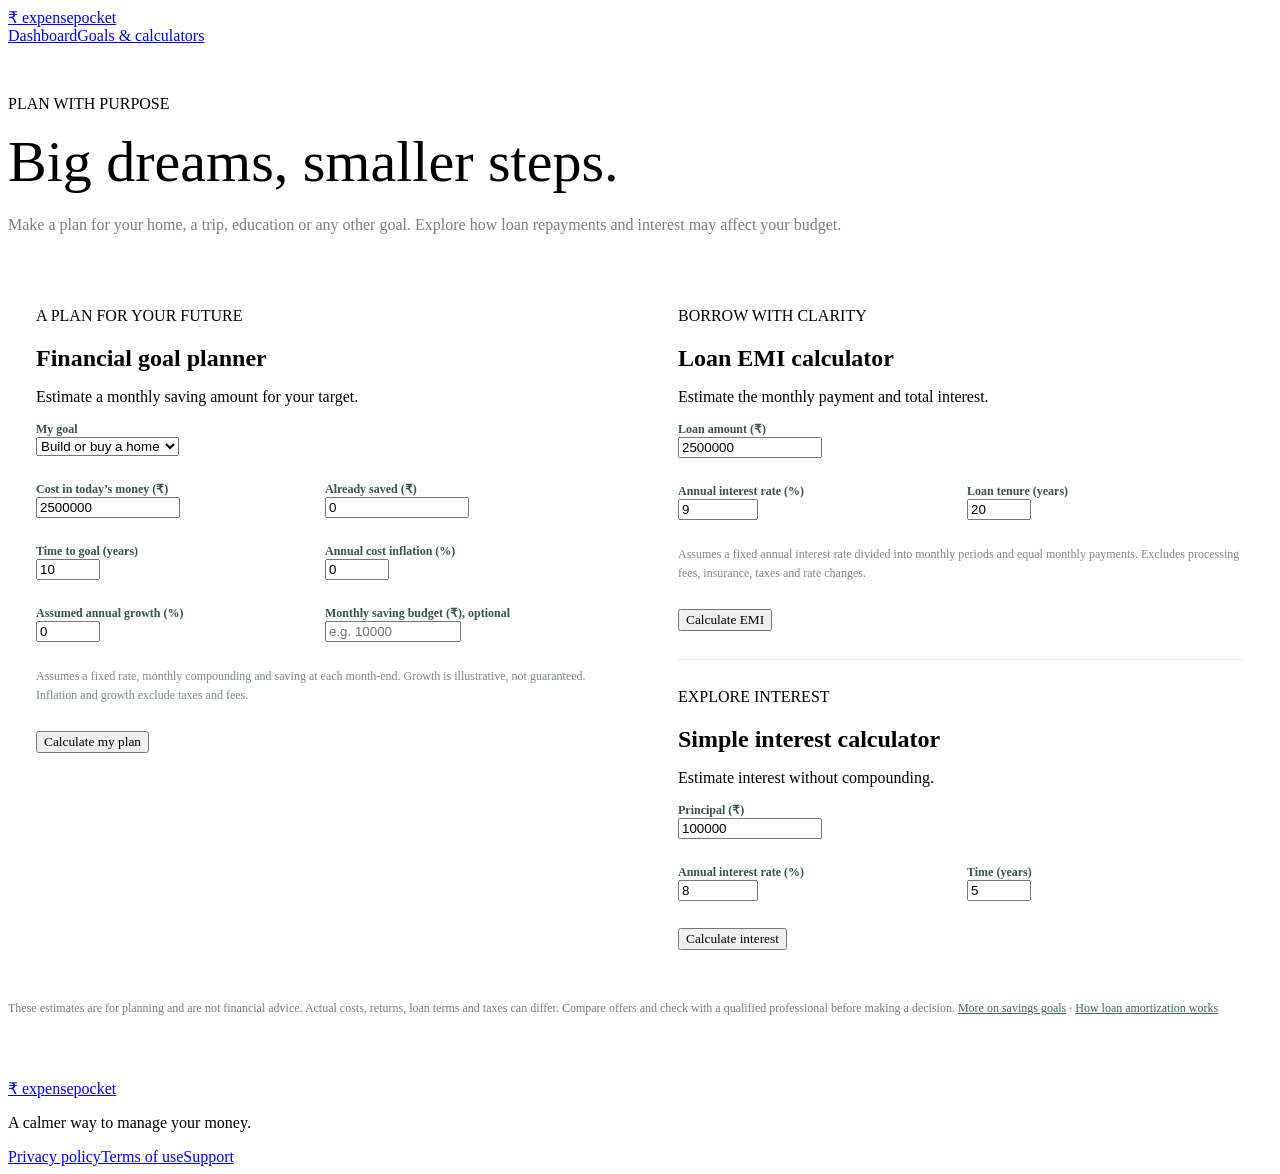
==== expense-pocket-web/tools.html @ 014891e1 "Add financial goals and loan calculators" ====
<!doctype html><html lang="en"><head><meta charset="utf-8"><meta name="viewport" content="width=device-width,initial-scale=1"><meta name="theme-color" content="#194a3e"><title>Goals & calculators — Expense Pocket</title><link rel="stylesheet" href="/style.css"><style>
.tools-intro{padding:50px 0 25px}.tools-intro h1{font:500 clamp(38px,5vw,58px) 'Playfair Display',Georgia,serif;margin:15px 0}.tools-intro p{color:#74817a;line-height:1.7}.tools-grid{display:grid;grid-template-columns:1fr 1fr;gap:20px;align-items:start}.tool{padding:28px}.tool h2{margin-bottom:10px}.tool label{display:block;font-size:12px;font-weight:700;margin:13px 0;color:#31564a}.tool input,.tool select{display:block}.pair{display:grid;grid-template-columns:1fr 1fr;gap:12px}.result{background:#eef5e8;border-radius:12px;padding:18px;margin-top:18px;line-height:1.6}.result strong{display:block;font-size:23px;color:#194a3e}.result p{color:#476354;margin:8px 0}.result ul{padding-left:19px;font-size:13px;color:#476354}.hint{font-size:12px;color:#788a7c;line-height:1.6}.tool .full{margin-top:14px}.tool button{font-family:inherit}.source{margin:20px 0 60px;font-size:12px;color:#6d8073;line-height:1.7}.source a{color:#356b4e}@media(max-width:800px){.tools-grid{grid-template-columns:1fr}.tools-intro{padding-top:35px}}
</style></head><body><header><a class="brand" href="/"><span class="logo">₹</span> expense<span>pocket</span></a><nav><a href="/">Dashboard</a><a href="/tools.html">Goals & calculators</a></nav></header><main><section class="tools-intro"><div class="eyebrow">PLAN WITH PURPOSE</div><h1>Big dreams, smaller steps.</h1><p>Make a plan for your home, a trip, education or any other goal. Explore how loan repayments and interest may affect your budget.</p></section><div class="tools-grid"><section class="panel tool"><div class="eyebrow">A PLAN FOR YOUR FUTURE</div><h2>Financial goal planner</h2><p>Estimate a monthly saving amount for your target.</p><form id="goalForm"><label>My goal<select name="goal"><option value="home">Build or buy a home</option><option value="travel">Travel the world</option><option value="education">Children’s education</option><option value="other">My own goal</option></select></label><div class="pair"><label>Cost in today’s money (₹)<input name="cost" type="number" min="1" max="10000000000" step="0.01" value="2500000" required></label><label>Already saved (₹)<input name="saved" type="number" min="0" max="10000000000" step="0.01" value="0" required></label></div><div class="pair"><label>Time to goal (years)<input name="years" type="number" min="0.1" max="60" step="0.1" value="10" required></label><label>Annual cost inflation (%)<input name="inflation" type="number" min="0" max="30" step="0.1" value="0" required></label></div><div class="pair"><label>Assumed annual growth (%)<input name="growth" type="number" min="0" max="30" step="0.1" value="0" required></label><label>Monthly saving budget (₹), optional<input name="budget" type="number" min="0" max="1000000000" step="0.01" placeholder="e.g. 10000"></label></div><p class="hint">Assumes a fixed rate, monthly compounding and saving at each month-end. Growth is illustrative, not guaranteed. Inflation and growth exclude taxes and fees.</p><button class="primary full">Calculate my plan</button></form><div id="goalResult" class="result" aria-live="polite" hidden></div></section>
<section class="panel tool"><div class="eyebrow">BORROW WITH CLARITY</div><h2>Loan EMI calculator</h2><p>Estimate the monthly payment and total interest.</p><form id="loanForm"><label>Loan amount (₹)<input name="principal" type="number" min="1" max="10000000000" step="0.01" value="2500000" required></label><div class="pair"><label>Annual interest rate (%)<input name="rate" type="number" min="0" max="100" step="0.01" value="9" required></label><label>Loan tenure (years)<input name="years" type="number" min="0.1" max="50" step="0.1" value="20" required></label></div><p class="hint">Assumes a fixed annual interest rate divided into monthly periods and equal monthly payments. Excludes processing fees, insurance, taxes and rate changes.</p><button class="primary full">Calculate EMI</button></form><div id="loanResult" class="result" aria-live="polite" hidden></div><hr style="border:0;border-top:1px solid #e9ede5;margin:28px 0"><div class="eyebrow">EXPLORE INTEREST</div><h2>Simple interest calculator</h2><p>Estimate interest without compounding.</p><form id="interestForm"><label>Principal (₹)<input name="principal" type="number" min="1" max="10000000000" step="0.01" value="100000" required></label><div class="pair"><label>Annual interest rate (%)<input name="rate" type="number" min="0" max="100" step="0.01" value="8" required></label><label>Time (years)<input name="years" type="number" min="0.1" max="60" step="0.1" value="5" required></label></div><button class="outline full">Calculate interest</button></form><div id="interestResult" class="result" aria-live="polite" hidden></div></section></div><p class="source">These estimates are for planning and are not financial advice. Actual costs, returns, loan terms and taxes can differ. Compare offers and check with a qualified professional before making a decision. <a href="https://www.investor.gov/financial-tools-calculators/calculators/savings-goal-calculator">More on savings goals</a> · <a href="https://www.consumerfinance.gov/ask-cfpb/what-is-amortization-and-how-could-it-affect-my-auto-loan-en-771/">How loan amortization works</a></p></main><footer><a class="brand" href="/"><span class="logo">₹</span> expense<span>pocket</span></a><p>A calmer way to manage your money.</p><div><a href="/privacy.html">Privacy policy</a><a href="/terms.html">Terms of use</a><a href="/support.html">Support</a></div></footer><script>
'use strict';
const fmt=n=>new Intl.NumberFormat('en-IN',{style:'currency',currency:'INR',maximumFractionDigits:0}).format(n);
const number=(f,n)=>Number(new FormData(f).get(n));
const tips={home:['Separate land, construction, registration and contingency costs when estimating your target.','Compare your monthly savings plan with your existing EMI and emergency needs.'],travel:['List flights, visas, insurance, accommodation and a contingency for exchange-rate changes.','Consider smaller trips or extending the timeline if your monthly target is too high.'],education:['Estimate tuition, living expenses and the years of study; education costs may rise over time.','Review the goal each year as the course and expected costs become clearer.'],other:['Break the target into smaller milestones and review it regularly.','Keep near-term needs and an emergency buffer in mind when setting your monthly saving amount.']};
document.querySelector('#goalForm').addEventListener('submit',e=>{e.preventDefault();const f=e.currentTarget,c=number(f,'cost'),s=number(f,'saved'),years=number(f,'years'),inf=number(f,'inflation')/100,g=number(f,'growth')/100,budget=number(f,'budget'),n=Math.max(1,Math.round(years*12)),actualYears=n/12,rate=Math.pow(1+g,1/12)-1,target=c*Math.pow(1+inf,actualYears),savedFuture=s*Math.pow(1+rate,n),factor=rate===0?n:Math.expm1(n*Math.log1p(rate))/rate,monthly=Math.max(0,(target-savedFuture)/factor);const kind=new FormData(f).get('goal');let compare='';if(budget>0){const delta=monthly-budget;compare=delta>0?'<p>Your stated budget is '+fmt(delta)+' per month below this estimate. Consider extending the timeline, adjusting the target or saving more when affordable.</p>':'<p>Your stated monthly budget meets this estimate, assuming the inputs hold.</p>';}const r=document.querySelector('#goalResult');r.hidden=false;r.innerHTML='<span>ESTIMATED MONTHLY SAVING</span><strong>'+fmt(monthly)+'</strong><p>Estimated future goal cost: <b>'+fmt(target)+'</b><br>Current savings projected to '+fmt(savedFuture)+' over '+n+' months.</p>'+compare+'<ul>'+tips[kind].map(t=>'<li>'+t+'</li>').join('')+'</ul><p>Results are estimates; returns can vary and losses are possible.</p>';});
document.querySelector('#loanForm').addEventListener('submit',e=>{e.preventDefault();const f=e.currentTarget,p=number(f,'principal'),rate=number(f,'rate')/1200,n=Math.max(1,Math.round(number(f,'years')*12)),emi=rate===0?p/n:p*rate/(1-Math.pow(1+rate,-n)),total=emi*n,r=document.querySelector('#loanResult');r.hidden=false;r.innerHTML='<span>ESTIMATED MONTHLY EMI</span><strong>'+fmt(emi)+'</strong><p>Total paid: <b>'+fmt(total)+'</b><br>Total interest: <b>'+fmt(Math.max(0,total-p))+'</b><br>Repayment period: '+n+' months.</p><p>A longer tenure can lower the EMI but increase total interest.</p>';});
document.querySelector('#interestForm').addEventListener('submit',e=>{e.preventDefault();const f=e.currentTarget,p=number(f,'principal'),i=p*number(f,'rate')/100*number(f,'years'),r=document.querySelector('#interestResult');r.hidden=false;r.innerHTML='<span>ESTIMATED SIMPLE INTEREST</span><strong>'+fmt(i)+'</strong><p>Principal plus interest: <b>'+fmt(p+i)+'</b></p>';});
</script></body></html>
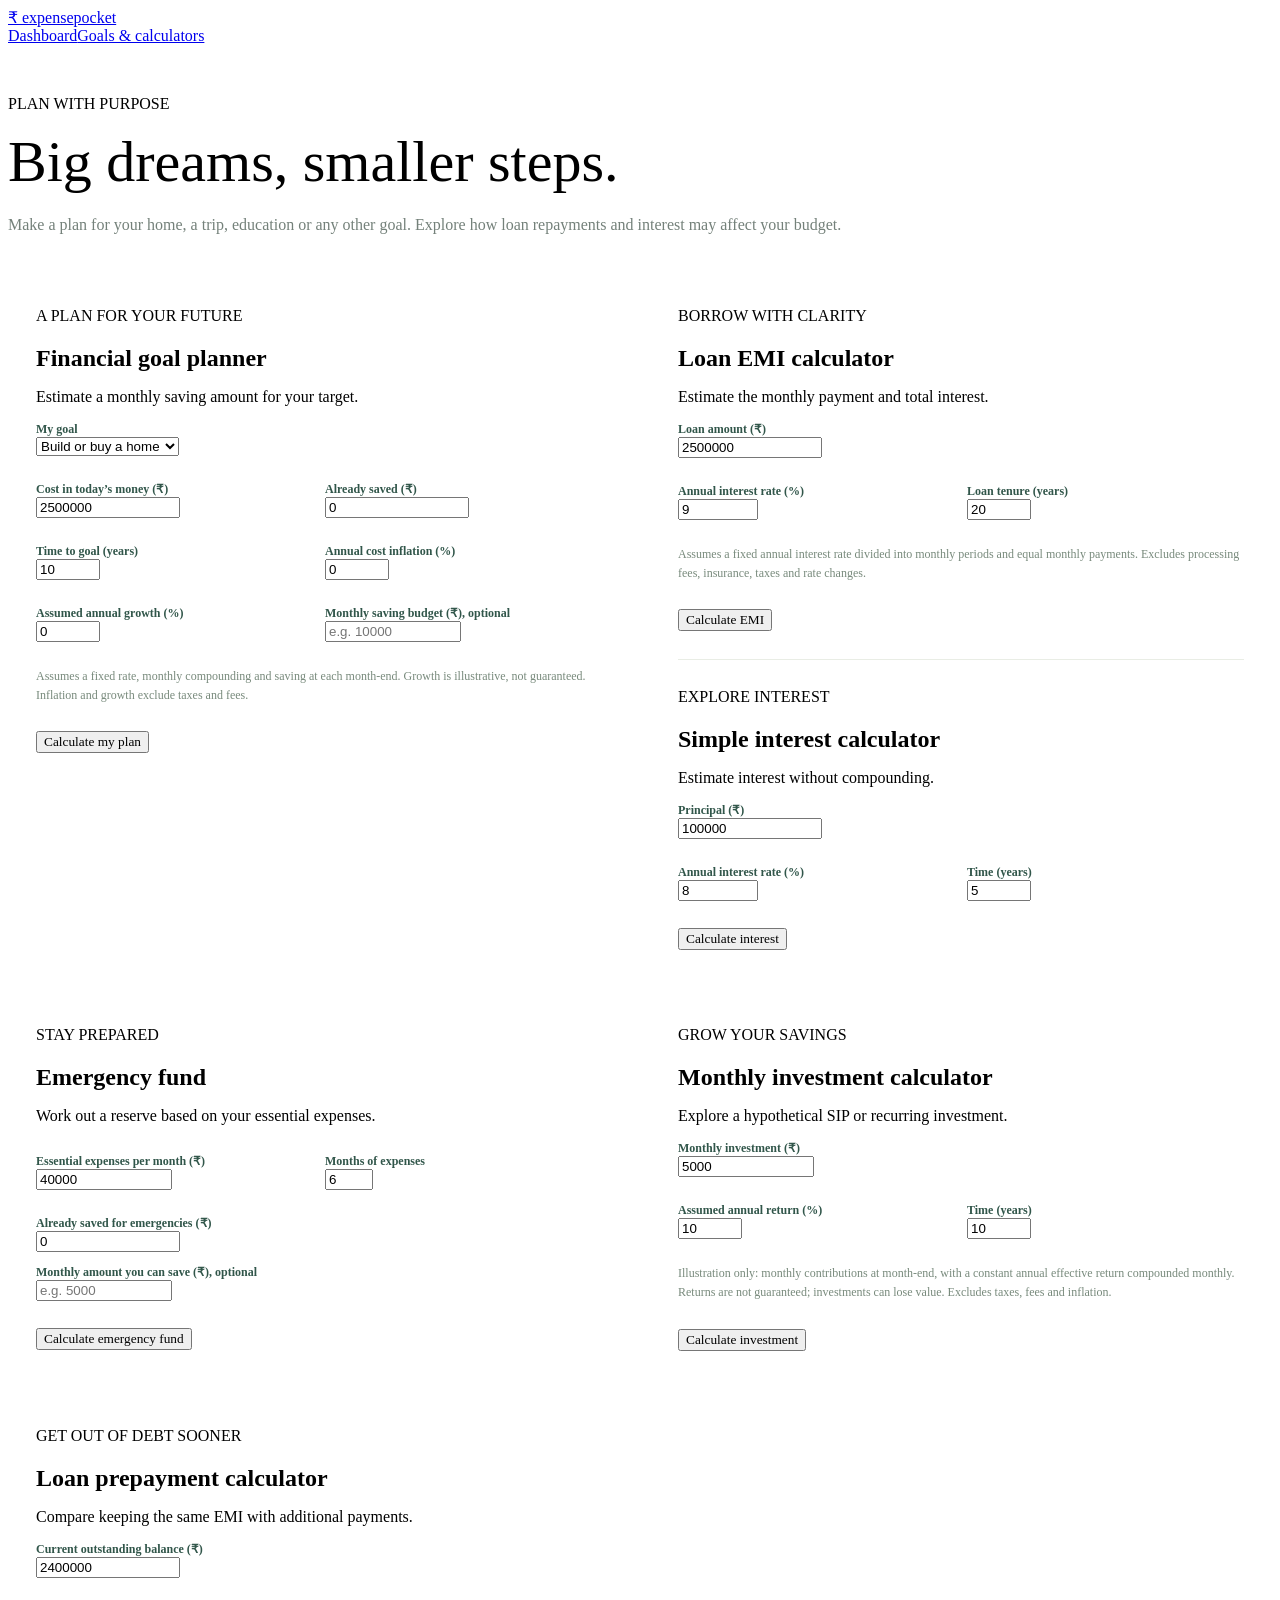
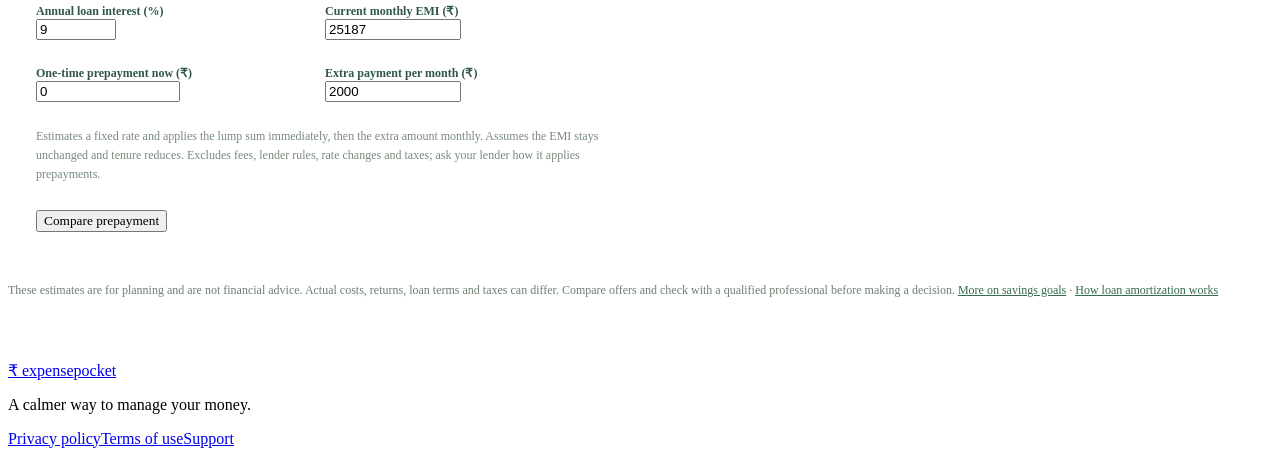
==== commit efc3f4cb: "Add prepayment, emergency fund and investment calculators" ====
--- a/expense-pocket-web/tools.html
+++ b/expense-pocket-web/tools.html
@@ -1,7 +1,9 @@
 <!doctype html><html lang="en"><head><meta charset="utf-8"><meta name="viewport" content="width=device-width,initial-scale=1"><meta name="theme-color" content="#194a3e"><title>Goals & calculators — Expense Pocket</title><link rel="stylesheet" href="/style.css"><style>
 .tools-intro{padding:50px 0 25px}.tools-intro h1{font:500 clamp(38px,5vw,58px) 'Playfair Display',Georgia,serif;margin:15px 0}.tools-intro p{color:#74817a;line-height:1.7}.tools-grid{display:grid;grid-template-columns:1fr 1fr;gap:20px;align-items:start}.tool{padding:28px}.tool h2{margin-bottom:10px}.tool label{display:block;font-size:12px;font-weight:700;margin:13px 0;color:#31564a}.tool input,.tool select{display:block}.pair{display:grid;grid-template-columns:1fr 1fr;gap:12px}.result{background:#eef5e8;border-radius:12px;padding:18px;margin-top:18px;line-height:1.6}.result strong{display:block;font-size:23px;color:#194a3e}.result p{color:#476354;margin:8px 0}.result ul{padding-left:19px;font-size:13px;color:#476354}.hint{font-size:12px;color:#788a7c;line-height:1.6}.tool .full{margin-top:14px}.tool button{font-family:inherit}.source{margin:20px 0 60px;font-size:12px;color:#6d8073;line-height:1.7}.source a{color:#356b4e}@media(max-width:800px){.tools-grid{grid-template-columns:1fr}.tools-intro{padding-top:35px}}
 </style></head><body><header><a class="brand" href="/"><span class="logo">₹</span> expense<span>pocket</span></a><nav><a href="/">Dashboard</a><a href="/tools.html">Goals & calculators</a></nav></header><main><section class="tools-intro"><div class="eyebrow">PLAN WITH PURPOSE</div><h1>Big dreams, smaller steps.</h1><p>Make a plan for your home, a trip, education or any other goal. Explore how loan repayments and interest may affect your budget.</p></section><div class="tools-grid"><section class="panel tool"><div class="eyebrow">A PLAN FOR YOUR FUTURE</div><h2>Financial goal planner</h2><p>Estimate a monthly saving amount for your target.</p><form id="goalForm"><label>My goal<select name="goal"><option value="home">Build or buy a home</option><option value="travel">Travel the world</option><option value="education">Children’s education</option><option value="other">My own goal</option></select></label><div class="pair"><label>Cost in today’s money (₹)<input name="cost" type="number" min="1" max="10000000000" step="0.01" value="2500000" required></label><label>Already saved (₹)<input name="saved" type="number" min="0" max="10000000000" step="0.01" value="0" required></label></div><div class="pair"><label>Time to goal (years)<input name="years" type="number" min="0.1" max="60" step="0.1" value="10" required></label><label>Annual cost inflation (%)<input name="inflation" type="number" min="0" max="30" step="0.1" value="0" required></label></div><div class="pair"><label>Assumed annual growth (%)<input name="growth" type="number" min="0" max="30" step="0.1" value="0" required></label><label>Monthly saving budget (₹), optional<input name="budget" type="number" min="0" max="1000000000" step="0.01" placeholder="e.g. 10000"></label></div><p class="hint">Assumes a fixed rate, monthly compounding and saving at each month-end. Growth is illustrative, not guaranteed. Inflation and growth exclude taxes and fees.</p><button class="primary full">Calculate my plan</button></form><div id="goalResult" class="result" aria-live="polite" hidden></div></section>
-<section class="panel tool"><div class="eyebrow">BORROW WITH CLARITY</div><h2>Loan EMI calculator</h2><p>Estimate the monthly payment and total interest.</p><form id="loanForm"><label>Loan amount (₹)<input name="principal" type="number" min="1" max="10000000000" step="0.01" value="2500000" required></label><div class="pair"><label>Annual interest rate (%)<input name="rate" type="number" min="0" max="100" step="0.01" value="9" required></label><label>Loan tenure (years)<input name="years" type="number" min="0.1" max="50" step="0.1" value="20" required></label></div><p class="hint">Assumes a fixed annual interest rate divided into monthly periods and equal monthly payments. Excludes processing fees, insurance, taxes and rate changes.</p><button class="primary full">Calculate EMI</button></form><div id="loanResult" class="result" aria-live="polite" hidden></div><hr style="border:0;border-top:1px solid #e9ede5;margin:28px 0"><div class="eyebrow">EXPLORE INTEREST</div><h2>Simple interest calculator</h2><p>Estimate interest without compounding.</p><form id="interestForm"><label>Principal (₹)<input name="principal" type="number" min="1" max="10000000000" step="0.01" value="100000" required></label><div class="pair"><label>Annual interest rate (%)<input name="rate" type="number" min="0" max="100" step="0.01" value="8" required></label><label>Time (years)<input name="years" type="number" min="0.1" max="60" step="0.1" value="5" required></label></div><button class="outline full">Calculate interest</button></form><div id="interestResult" class="result" aria-live="polite" hidden></div></section></div><p class="source">These estimates are for planning and are not financial advice. Actual costs, returns, loan terms and taxes can differ. Compare offers and check with a qualified professional before making a decision. <a href="https://www.investor.gov/financial-tools-calculators/calculators/savings-goal-calculator">More on savings goals</a> · <a href="https://www.consumerfinance.gov/ask-cfpb/what-is-amortization-and-how-could-it-affect-my-auto-loan-en-771/">How loan amortization works</a></p></main><footer><a class="brand" href="/"><span class="logo">₹</span> expense<span>pocket</span></a><p>A calmer way to manage your money.</p><div><a href="/privacy.html">Privacy policy</a><a href="/terms.html">Terms of use</a><a href="/support.html">Support</a></div></footer><script>
+<section class="panel tool"><div class="eyebrow">BORROW WITH CLARITY</div><h2>Loan EMI calculator</h2><p>Estimate the monthly payment and total interest.</p><form id="loanForm"><label>Loan amount (₹)<input name="principal" type="number" min="1" max="10000000000" step="0.01" value="2500000" required></label><div class="pair"><label>Annual interest rate (%)<input name="rate" type="number" min="0" max="100" step="0.01" value="9" required></label><label>Loan tenure (years)<input name="years" type="number" min="0.1" max="50" step="0.1" value="20" required></label></div><p class="hint">Assumes a fixed annual interest rate divided into monthly periods and equal monthly payments. Excludes processing fees, insurance, taxes and rate changes.</p><button class="primary full">Calculate EMI</button></form><div id="loanResult" class="result" aria-live="polite" hidden></div><hr style="border:0;border-top:1px solid #e9ede5;margin:28px 0"><div class="eyebrow">EXPLORE INTEREST</div><h2>Simple interest calculator</h2><p>Estimate interest without compounding.</p><form id="interestForm"><label>Principal (₹)<input name="principal" type="number" min="1" max="10000000000" step="0.01" value="100000" required></label><div class="pair"><label>Annual interest rate (%)<input name="rate" type="number" min="0" max="100" step="0.01" value="8" required></label><label>Time (years)<input name="years" type="number" min="0.1" max="60" step="0.1" value="5" required></label></div><button class="outline full">Calculate interest</button></form><div id="interestResult" class="result" aria-live="polite" hidden></div></section><section class="panel tool"><div class="eyebrow">STAY PREPARED</div><h2>Emergency fund</h2><p>Work out a reserve based on your essential expenses.</p><form id="emergencyForm"><div class="pair"><label>Essential expenses per month (₹)<input name="expenses" type="number" min="1" max="1000000000" step="0.01" value="40000" required></label><label>Months of expenses<input name="months" type="number" min="1" max="60" step="1" value="6" required></label></div><label>Already saved for emergencies (₹)<input name="saved" type="number" min="0" max="10000000000" step="0.01" value="0" required></label><label>Monthly amount you can save (₹), optional<input name="monthly" type="number" min="0" max="1000000000" step="0.01" placeholder="e.g. 5000"></label><button class="primary full">Calculate emergency fund</button></form><div id="emergencyResult" class="result" aria-live="polite" hidden></div></section>
+<section class="panel tool"><div class="eyebrow">GROW YOUR SAVINGS</div><h2>Monthly investment calculator</h2><p>Explore a hypothetical SIP or recurring investment.</p><form id="sipForm"><label>Monthly investment (₹)<input name="monthly" type="number" min="1" max="1000000000" step="0.01" value="5000" required></label><div class="pair"><label>Assumed annual return (%)<input name="rate" type="number" min="0" max="30" step="0.1" value="10" required></label><label>Time (years)<input name="years" type="number" min="0.1" max="60" step="0.1" value="10" required></label></div><p class="hint">Illustration only: monthly contributions at month-end, with a constant annual effective return compounded monthly. Returns are not guaranteed; investments can lose value. Excludes taxes, fees and inflation.</p><button class="primary full">Calculate investment</button></form><div id="sipResult" class="result" aria-live="polite" hidden></div></section>
+<section class="panel tool"><div class="eyebrow">GET OUT OF DEBT SOONER</div><h2>Loan prepayment calculator</h2><p>Compare keeping the same EMI with additional payments.</p><form id="prepayForm"><label>Current outstanding balance (₹)<input name="balance" type="number" min="1" max="10000000000" step="0.01" value="2400000" required></label><div class="pair"><label>Annual loan interest (%)<input name="rate" type="number" min="0" max="100" step="0.01" value="9" required></label><label>Current monthly EMI (₹)<input name="emi" type="number" min="1" max="1000000000" step="0.01" value="25187" required></label></div><div class="pair"><label>One-time prepayment now (₹)<input name="lump" type="number" min="0" max="10000000000" step="0.01" value="0" required></label><label>Extra payment per month (₹)<input name="extra" type="number" min="0" max="1000000000" step="0.01" value="2000" required></label></div><p class="hint">Estimates a fixed rate and applies the lump sum immediately, then the extra amount monthly. Assumes the EMI stays unchanged and tenure reduces. Excludes fees, lender rules, rate changes and taxes; ask your lender how it applies prepayments.</p><button class="primary full">Compare prepayment</button></form><div id="prepayResult" class="result" aria-live="polite" hidden></div></section></div><p class="source">These estimates are for planning and are not financial advice. Actual costs, returns, loan terms and taxes can differ. Compare offers and check with a qualified professional before making a decision. <a href="https://www.investor.gov/financial-tools-calculators/calculators/savings-goal-calculator">More on savings goals</a> · <a href="https://www.consumerfinance.gov/ask-cfpb/what-is-amortization-and-how-could-it-affect-my-auto-loan-en-771/">How loan amortization works</a></p></main><footer><a class="brand" href="/"><span class="logo">₹</span> expense<span>pocket</span></a><p>A calmer way to manage your money.</p><div><a href="/privacy.html">Privacy policy</a><a href="/terms.html">Terms of use</a><a href="/support.html">Support</a></div></footer><script>
 'use strict';
 const fmt=n=>new Intl.NumberFormat('en-IN',{style:'currency',currency:'INR',maximumFractionDigits:0}).format(n);
 const number=(f,n)=>Number(new FormData(f).get(n));
@@ -9,4 +11,9 @@
 document.querySelector('#goalForm').addEventListener('submit',e=>{e.preventDefault();const f=e.currentTarget,c=number(f,'cost'),s=number(f,'saved'),years=number(f,'years'),inf=number(f,'inflation')/100,g=number(f,'growth')/100,budget=number(f,'budget'),n=Math.max(1,Math.round(years*12)),actualYears=n/12,rate=Math.pow(1+g,1/12)-1,target=c*Math.pow(1+inf,actualYears),savedFuture=s*Math.pow(1+rate,n),factor=rate===0?n:Math.expm1(n*Math.log1p(rate))/rate,monthly=Math.max(0,(target-savedFuture)/factor);const kind=new FormData(f).get('goal');let compare='';if(budget>0){const delta=monthly-budget;compare=delta>0?'<p>Your stated budget is '+fmt(delta)+' per month below this estimate. Consider extending the timeline, adjusting the target or saving more when affordable.</p>':'<p>Your stated monthly budget meets this estimate, assuming the inputs hold.</p>';}const r=document.querySelector('#goalResult');r.hidden=false;r.innerHTML='<span>ESTIMATED MONTHLY SAVING</span><strong>'+fmt(monthly)+'</strong><p>Estimated future goal cost: <b>'+fmt(target)+'</b><br>Current savings projected to '+fmt(savedFuture)+' over '+n+' months.</p>'+compare+'<ul>'+tips[kind].map(t=>'<li>'+t+'</li>').join('')+'</ul><p>Results are estimates; returns can vary and losses are possible.</p>';});
 document.querySelector('#loanForm').addEventListener('submit',e=>{e.preventDefault();const f=e.currentTarget,p=number(f,'principal'),rate=number(f,'rate')/1200,n=Math.max(1,Math.round(number(f,'years')*12)),emi=rate===0?p/n:p*rate/(1-Math.pow(1+rate,-n)),total=emi*n,r=document.querySelector('#loanResult');r.hidden=false;r.innerHTML='<span>ESTIMATED MONTHLY EMI</span><strong>'+fmt(emi)+'</strong><p>Total paid: <b>'+fmt(total)+'</b><br>Total interest: <b>'+fmt(Math.max(0,total-p))+'</b><br>Repayment period: '+n+' months.</p><p>A longer tenure can lower the EMI but increase total interest.</p>';});
 document.querySelector('#interestForm').addEventListener('submit',e=>{e.preventDefault();const f=e.currentTarget,p=number(f,'principal'),i=p*number(f,'rate')/100*number(f,'years'),r=document.querySelector('#interestResult');r.hidden=false;r.innerHTML='<span>ESTIMATED SIMPLE INTEREST</span><strong>'+fmt(i)+'</strong><p>Principal plus interest: <b>'+fmt(p+i)+'</b></p>';});
+
+document.querySelector('#emergencyForm').addEventListener('submit',e=>{e.preventDefault();const f=e.currentTarget,target=number(f,'expenses')*number(f,'months'),saved=number(f,'saved'),monthly=number(f,'monthly'),remaining=Math.max(0,target-saved),r=document.querySelector('#emergencyResult');r.hidden=false;r.innerHTML='<span>EMERGENCY FUND TARGET</span><strong>'+fmt(target)+'</strong><p>Still to save: <b>'+fmt(remaining)+'</b></p>'+(remaining===0?'<p>Your stated savings meet this target.</p>':monthly>0?'<p>At your stated savings rate, approximately <b>'+Math.ceil(remaining/monthly)+' months</b> to reach the target, assuming no withdrawals or growth.</p>':'<p>Enter an affordable monthly saving amount to estimate the time needed.</p>')+'<p>Keep this reserve accessible for genuine emergencies. The right number of months depends on your circumstances.</p>';});
+document.querySelector('#sipForm').addEventListener('submit',e=>{e.preventDefault();const f=e.currentTarget,m=number(f,'monthly'),n=Math.max(1,Math.round(number(f,'years')*12)),rate=Math.pow(1+number(f,'rate')/100,1/12)-1,factor=rate===0?n:Math.expm1(n*Math.log1p(rate))/rate,invested=m*n,value=m*factor,r=document.querySelector('#sipResult');r.hidden=false;r.innerHTML='<span>ILLUSTRATIVE FUTURE VALUE</span><strong>'+fmt(value)+'</strong><p>Total contributed: <b>'+fmt(invested)+'</b><br>Illustrative growth: <b>'+fmt(value-invested)+'</b><br>Period: '+n+' months.</p><p>This is not a guaranteed return. Actual returns may be lower, higher or negative.</p>';});
+function loanSchedule(balance,rate,payment){let interest=0;for(let month=1;month<=1200;month++){const charge=balance*rate;interest+=charge;balance=Math.max(0,balance+charge-payment);if(balance<=0.005)return {months:month,interest};}return null;}
+document.querySelector('#prepayForm').addEventListener('submit',e=>{e.preventDefault();const f=e.currentTarget,balance=number(f,'balance'),rate=number(f,'rate')/1200,emi=number(f,'emi'),lump=number(f,'lump'),extra=number(f,'extra'),r=document.querySelector('#prepayResult');r.hidden=false;if(lump>balance){r.innerHTML='<p>The one-time prepayment cannot exceed the outstanding balance.</p>';return;}if(emi<=balance*rate){r.innerHTML='<p>Your EMI must be greater than the first month’s interest ('+fmt(balance*rate)+') to repay this loan under the fixed-rate assumptions.</p>';return;}const baseline=loanSchedule(balance,rate,emi),remaining=balance-lump,proposed=remaining<=0?{months:0,interest:0}:loanSchedule(remaining,rate,emi+extra);if(!baseline||!proposed){r.innerHTML='<p>The loan exceeds this calculator’s 100-year limit. Check your balance, rate and payment.</p>';return;}const saved=Math.max(0,baseline.interest-proposed.interest),months=Math.max(0,baseline.months-proposed.months);r.innerHTML='<span>ESTIMATED INTEREST SAVED</span><strong>'+fmt(saved)+'</strong><p>Without extra payments: <b>'+baseline.months+' months</b>, interest '+fmt(baseline.interest)+'.<br>With prepayments: <b>'+proposed.months+' months</b>, interest '+fmt(proposed.interest)+'.<br>Estimated time saved: <b>'+months+' months</b>.</p><p>Figures are estimates and may differ from your lender’s schedule, fees and prepayment terms.</p>';});
 </script></body></html>
